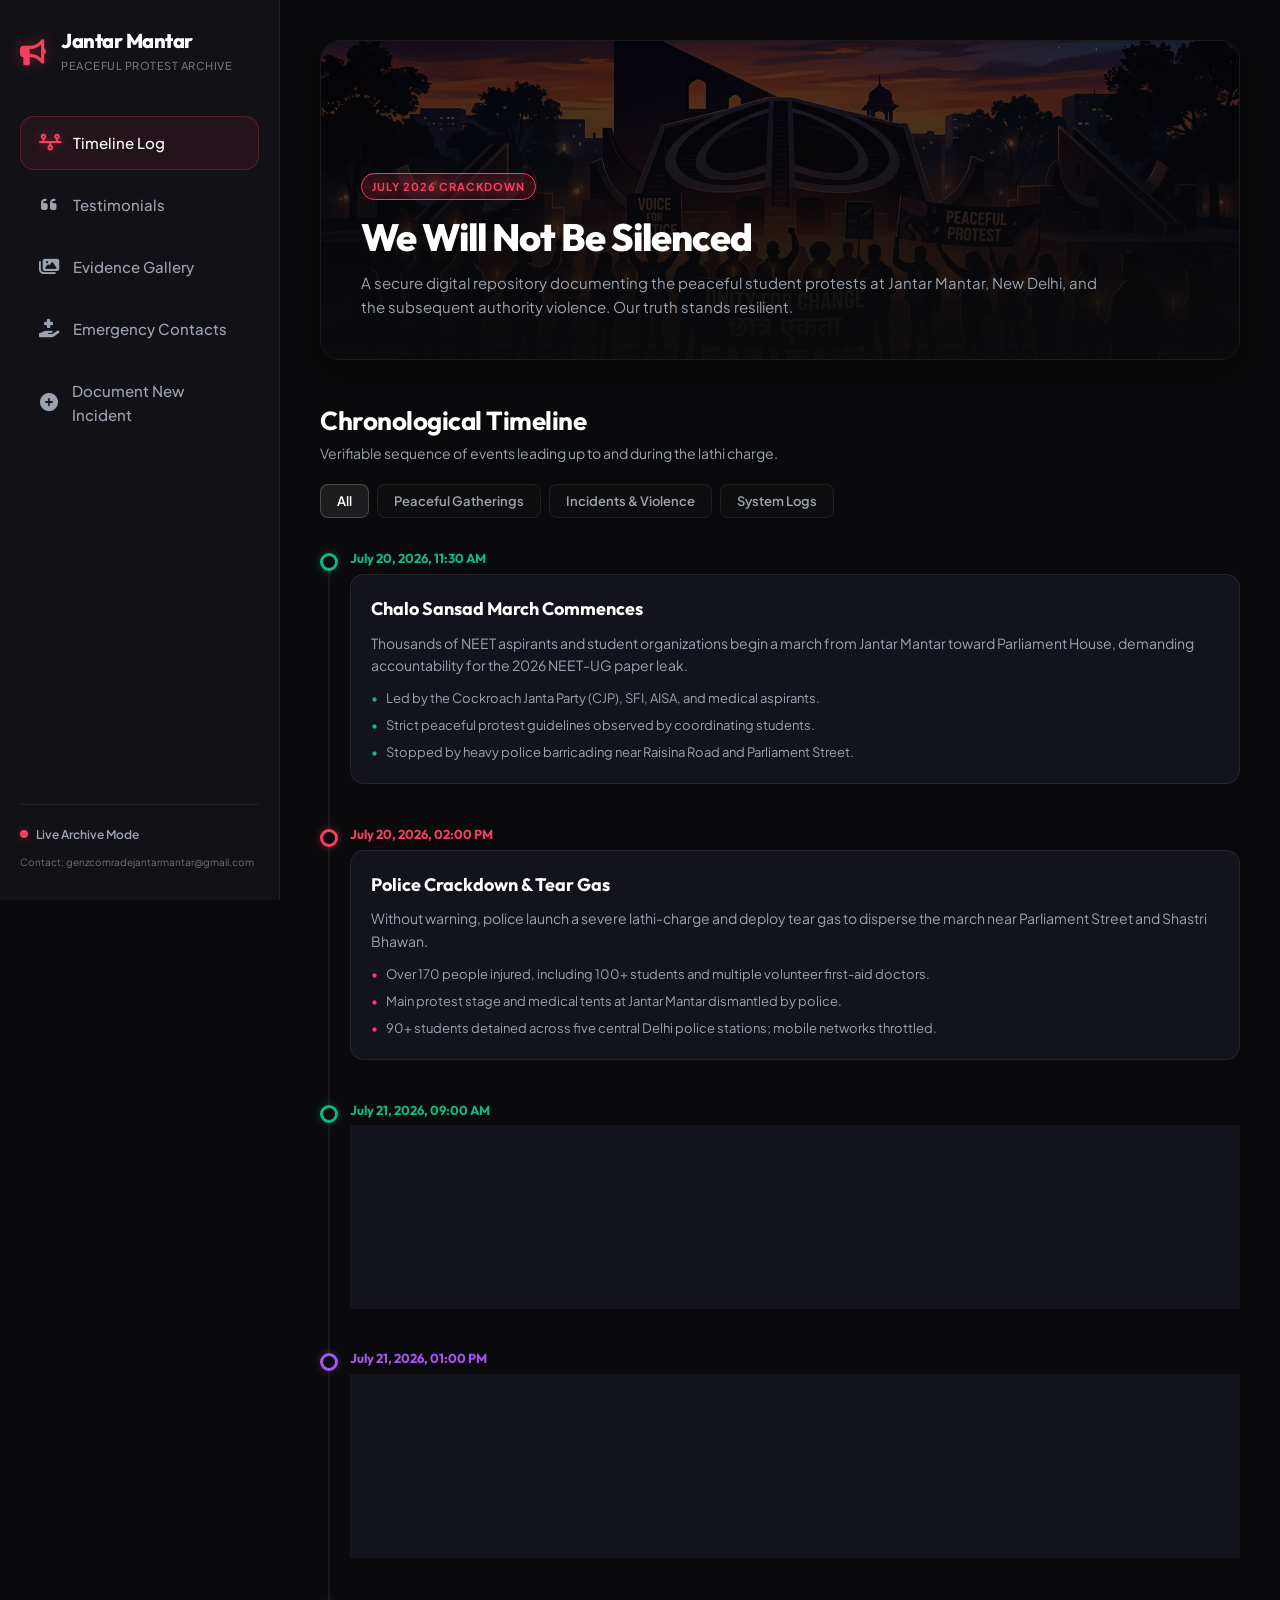
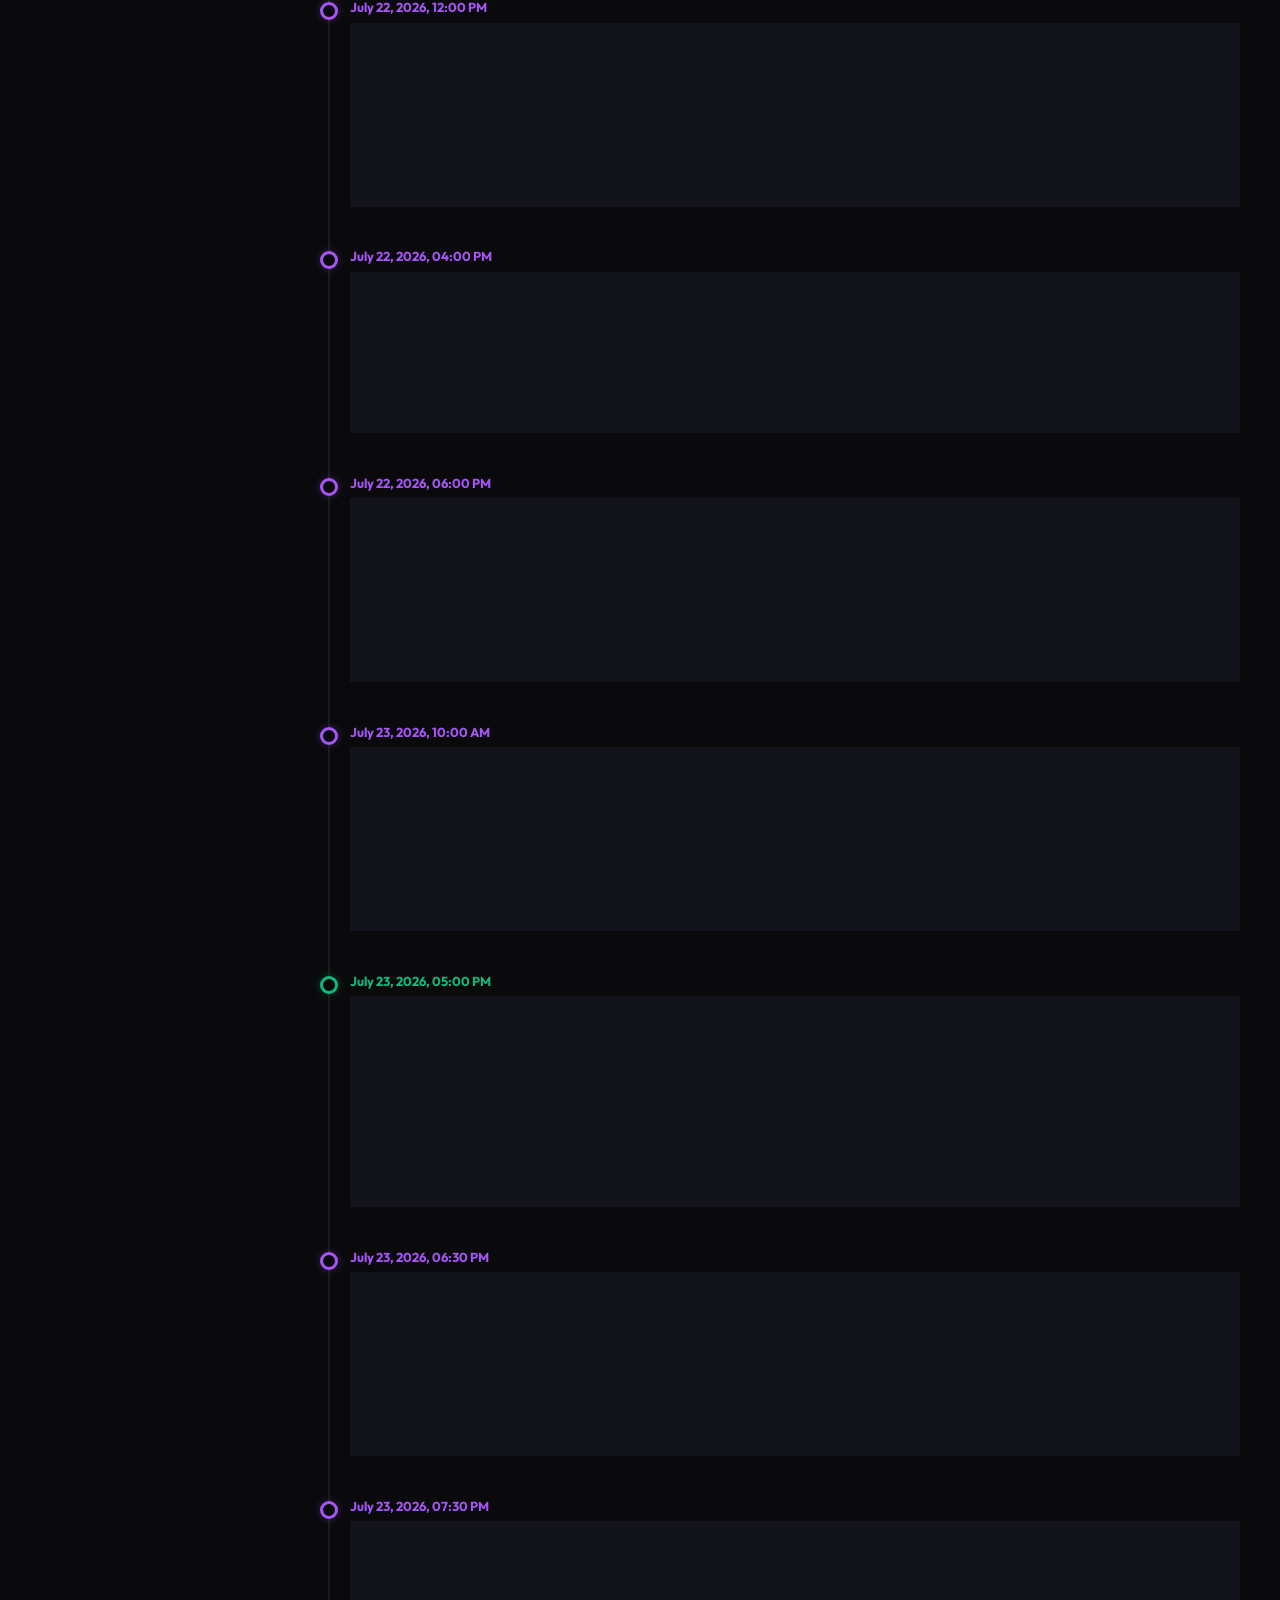
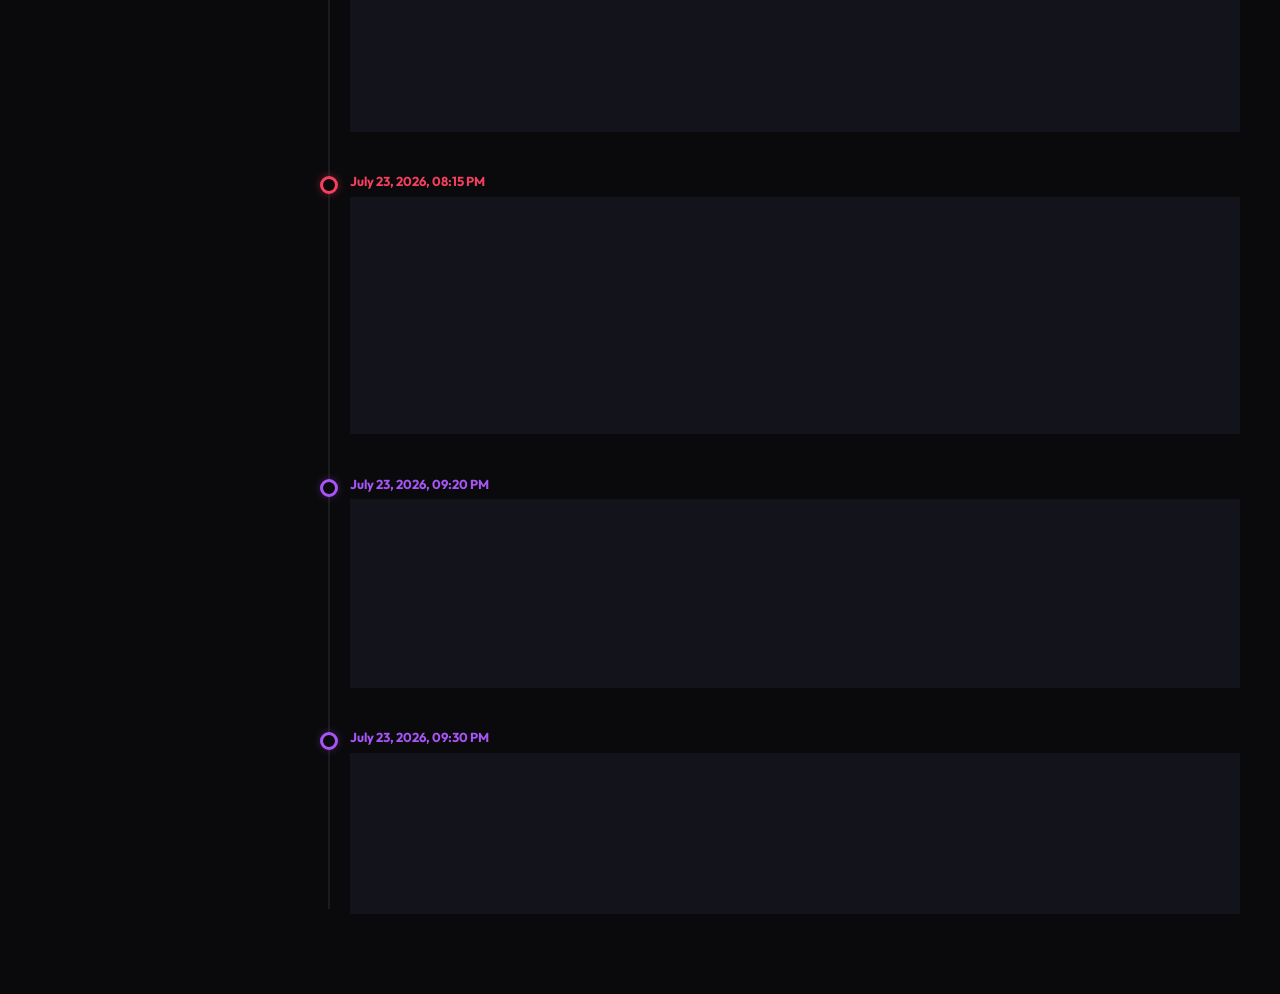
==== dashboard/index.html @ 5edf6143 "Initial commit of Jantar Mantar protest archive dashboard" ====
<!DOCTYPE html>
<html lang="en">
<head>
    <meta charset="UTF-8">
    <meta name="viewport" content="width=device-width, initial-scale=1.0">
    <title>Jantar Mantar Protest Archive</title>
    <!-- Google Fonts -->
    <link rel="preconnect" href="https://fonts.googleapis.com">
    <link rel="preconnect" href="https://fonts.gstatic.com" crossorigin>
    <link href="https://fonts.googleapis.com/css2?family=Outfit:wght@300;400;600;800&family=Plus+Jakarta+Sans:wght@300;400;500;700&display=swap" rel="stylesheet">
    <!-- FontAwesome for Icons -->
    <link rel="stylesheet" href="https://cdnjs.cloudflare.com/ajax/libs/font-awesome/6.4.0/css/all.min.css">
    <link rel="stylesheet" href="style.css">
</head>
<body class="dark-mode">
    <div class="app-container">
        <!-- Sidebar Navigation -->
        <aside class="sidebar">
            <div class="sidebar-header">
                <div class="logo-area">
                    <i class="fa-solid fa-bullhorn logo-icon"></i>
                    <div>
                        <h2>Jantar Mantar</h2>
                        <span class="sub-logo">Peaceful Protest Archive</span>
                    </div>
                </div>
            </div>
            
            <nav class="nav-links">
                <a href="#" class="nav-link active" data-tab="timeline">
                    <i class="fa-solid fa-timeline"></i>
                    <span>Timeline Log</span>
                </a>
                <a href="#" class="nav-link" data-tab="testimonies">
                    <i class="fa-solid fa-quote-left"></i>
                    <span>Testimonials</span>
                </a>
                <a href="#" class="nav-link" data-tab="media">
                    <i class="fa-solid fa-images"></i>
                    <span>Evidence Gallery</span>
                </a>
                <a href="#" class="nav-link" data-tab="emergency">
                    <i class="fa-solid fa-hand-holding-medical"></i>
                    <span>Emergency Contacts</span>
                </a>
                <a href="#" class="nav-link" data-tab="add-log">
                    <i class="fa-solid fa-plus-circle"></i>
                    <span>Document New Incident</span>
                </a>
            </nav>

            <div class="sidebar-footer">
                <div class="status-indicator">
                    <span class="pulse-dot"></span>
                    <span>Live Archive Mode</span>
                </div>
                <p class="copyright">Contact: genzcomradejantarmantar@gmail.com</p>
            </div>
        </aside>

        <!-- Main Content Area -->
        <main class="main-content">
            <!-- Hero Banner -->
            <header class="hero-banner">
                <div class="hero-image-overlay"></div>
                <img src="protest_illustration.jpg" alt="Jantar Mantar Protest Illustration" class="hero-image">
                <div class="hero-text">
                    <span class="badge">July 2026 Crackdown</span>
                    <h1>We Will Not Be Silenced</h1>
                    <p>A secure digital repository documenting the peaceful student protests at Jantar Mantar, New Delhi, and the subsequent authority violence. Our truth stands resilient.</p>
                </div>
            </header>

            <!-- Content Screens -->
            <section class="screen-container">
                
                <!-- TIMELINE SCREEN -->
                <div class="screen active" id="timeline-screen">
                    <div class="screen-header">
                        <div>
                            <h2>Chronological Timeline</h2>
                            <p>Verifiable sequence of events leading up to and during the lathi charge.</p>
                        </div>
                        <div class="filter-controls">
                            <button class="btn btn-filter active" data-filter="all">All</button>
                            <button class="btn btn-filter" data-filter="peaceful">Peaceful Gatherings</button>
                            <button class="btn btn-filter" data-filter="incident">Incidents & Violence</button>
                            <button class="btn btn-filter" data-filter="system">System Logs</button>
                        </div>
                    </div>

                    <div class="timeline" id="timeline-container">
                        <!-- Timeline items loaded via JavaScript -->
                    </div>
                </div>

                <!-- TESTIMONIES SCREEN -->
                <div class="screen" id="testimonies-screen">
                    <div class="screen-header">
                        <div>
                            <h2>Eyewitness Testimonials</h2>
                            <p>Personal statements and accounts from students, protesters, and witnesses.</p>
                        </div>
                    </div>
                    <div class="grid grid-2" id="testimonies-container">
                        <!-- Loaded dynamically -->
                    </div>
                </div>

                <!-- EVIDENCE GALLERY SCREEN -->
                <div class="screen" id="media-screen">
                    <div class="screen-header">
                        <div>
                            <h2>Evidence & Media Gallery</h2>
                            <p>Visual and audio proof of the peaceful protest and subsequent police actions. Add images to the local <code>/media</code> folder to catalog them.</p>
                        </div>
                    </div>
                    <div class="grid grid-3" id="gallery-container">
                        <!-- Loaded dynamically -->
                    </div>
                </div>

                <!-- EMERGENCY CONTACTS SCREEN -->
                <div class="screen" id="emergency-screen">
                    <div class="screen-header">
                        <div>
                            <h2>Medical & Legal Help Desk</h2>
                            <p>Emergency helplines, support organizations, and know-your-rights guidelines.</p>
                        </div>
                    </div>
                    
                    <div class="grid grid-2">
                        <div class="card resources-card">
                            <h3><i class="fa-solid fa-briefcase-medical icon-accent"></i> Medical Help</h3>
                            <div class="contact-list">
                                <div class="contact-item">
                                    <span class="contact-name">RML Hospital Emergency</span>
                                    <a href="tel:01123365525" class="contact-number"><i class="fa-solid fa-phone"></i> 011-23365525</a>
                                </div>
                                <div class="contact-item">
                                    <span class="contact-name">LNJP Hospital Emergency</span>
                                    <a href="tel:01123232400" class="contact-number"><i class="fa-solid fa-phone"></i> 011-23232400</a>
                                </div>
                                <div class="contact-item">
                                    <span class="contact-name">Lady Hardinge (Women/Children)</span>
                                    <a href="tel:01123363777" class="contact-number"><i class="fa-solid fa-phone"></i> 011-23363777</a>
                                </div>
                                <div class="contact-item">
                                    <span class="contact-name">Ambulance Emergency</span>
                                    <a href="tel:102" class="contact-number"><i class="fa-solid fa-phone"></i> 102 / 108</a>
                                </div>
                            </div>
                        </div>

                        <div class="card resources-card">
                            <h3><i class="fa-solid fa-scale-balanced icon-accent"></i> Legal Aid</h3>
                            <div class="contact-list">
                                <div class="contact-item">
                                    <span class="contact-name">Human Rights Law Network (HRLN)</span>
                                    <a href="tel:01124374501" class="contact-number"><i class="fa-solid fa-phone"></i> 011-24374501</a>
                                </div>
                                <div class="contact-item">
                                    <span class="contact-name">National Human Rights Commission</span>
                                    <a href="tel:14433" class="contact-number"><i class="fa-solid fa-phone"></i> 14433</a>
                                </div>
                            </div>
                            <div class="legal-notice">
                                <strong>Rights Notice:</strong> Female detainees must be arrested/accompanied by female police officers and cannot be detained after sunset or before sunrise without judicial permission.
                            </div>
                        </div>
                    </div>
                </div>

                <!-- ADD INCIDENT LOG SCREEN -->
                <div class="screen" id="add-log-screen">
                    <div class="screen-header">
                        <div>
                            <h2>Document New Entry</h2>
                            <p>Draft a timeline entry or testimony. This tool generates the formatted Markdown log code for you to append to your main files.</p>
                        </div>
                    </div>
                    
                    <div class="card form-card">
                        <form id="incident-form">
                            <div class="form-group-row">
                                <div class="form-group">
                                    <label for="entry-type">Entry Type</label>
                                    <select id="entry-type" required>
                                        <option value="incident">Incident / Police Violence</option>
                                        <option value="peaceful">Peaceful Event / Speech</option>
                                        <option value="testimony">Eyewitness Testimony</option>
                                    </select>
                                </div>
                                <div class="form-group">
                                    <label for="entry-time">Date & Time</label>
                                    <input type="datetime-local" id="entry-time" required>
                                </div>
                            </div>

                            <div class="form-group">
                                <label for="entry-title">Title / Headline</label>
                                    <input type="text" id="entry-title" placeholder="e.g., Police firing tear gas, Speech by student leaders" required>
                            </div>

                            <div class="form-group">
                                <label for="entry-details">Detailed Content</label>
                                <textarea id="entry-details" rows="5" placeholder="Provide accurate details. What happened? Who was involved? What was the outcome?" required></textarea>
                            </div>

                            <div class="form-group" id="witness-info-group" style="display: none;">
                                <label for="witness-name">Witness Name (Optional / Anonymous)</label>
                                <input type="text" id="witness-name" placeholder="Leave empty for Anonymous">
                            </div>

                            <button type="submit" class="btn btn-primary"><i class="fa-solid fa-paper-plane"></i> Post Incident to Archive</button>
                        </form>
                    </div>

                    <!-- Success Message Card -->
                    <div class="card success-card" id="success-message-card" style="display: none;">
                        <div class="success-header">
                            <i class="fa-solid fa-circle-check success-icon"></i>
                            <div>
                                <h3>Incident Posted Successfully!</h3>
                                <p class="success-subtitle">Your post is now live in the local archive database.</p>
                            </div>
                        </div>
                        <p class="success-text">This incident has been added directly to your dashboard. You can view it in the <strong>Timeline Log</strong> or <strong>Testimonials</strong> tabs.</p>
                    </div>
                </div>

            </section>
        </main>
    </div>

    <!-- Lightbox for images -->
    <div id="lightbox" class="lightbox">
        <span class="close-lightbox">&times;</span>
        <img class="lightbox-content" id="lightbox-img">
        <div id="lightbox-caption"></div>
    </div>

    <script src="app.js"></script>
</body>
</html>
---- dashboard/style.css ----
/* Design System & Variables */
:root {
    --bg-darkest: #0a0a0c;
    --bg-darker: #111116;
    --bg-dark: #1a1a24;
    --bg-card: rgba(26, 26, 36, 0.65);
    
    --border-color: rgba(255, 255, 255, 0.07);
    --border-glow: rgba(239, 68, 68, 0.25);
    
    --text-primary: #f3f4f6;
    --text-secondary: #9ca3af;
    --text-muted: #6b7280;
    
    --accent-red: #f43f5e;
    --accent-red-glow: rgba(244, 63, 94, 0.4);
    --accent-orange: #f97316;
    --accent-purple: #a855f7;
    --accent-green: #10b981;
    
    --font-heading: 'Outfit', sans-serif;
    --font-body: 'Plus Jakarta Sans', sans-serif;
    
    --sidebar-width: 280px;
    --transition-speed: 0.3s;
    --border-radius: 14px;
}

/* Reset and Global Styles */
* {
    margin: 0;
    padding: 0;
    box-sizing: border-box;
}

body {
    background-color: var(--bg-darkest);
    color: var(--text-primary);
    font-family: var(--font-body);
    font-size: 15px;
    line-height: 1.6;
    overflow-x: hidden;
    -webkit-font-smoothing: antialiased;
}

/* App Container Layout */
.app-container {
    display: flex;
    min-height: 100vh;
}

/* Sidebar Navigation */
.sidebar {
    width: var(--sidebar-width);
    background-color: var(--bg-darker);
    border-right: 1px solid var(--border-color);
    padding: 30px 20px;
    display: flex;
    flex-direction: column;
    position: fixed;
    height: 100vh;
    z-index: 100;
}

.sidebar-header {
    margin-bottom: 40px;
}

.logo-area {
    display: flex;
    align-items: center;
    gap: 15px;
}

.logo-icon {
    font-size: 26px;
    color: var(--accent-red);
    text-shadow: 0 0 15px var(--accent-red-glow);
    animation: pulse 2.5s infinite;
}

.logo-area h2 {
    font-family: var(--font-heading);
    font-size: 20px;
    font-weight: 800;
    letter-spacing: -0.5px;
    color: #ffffff;
    line-height: 1.1;
}

.sub-logo {
    font-size: 11px;
    color: var(--text-muted);
    font-weight: 500;
    letter-spacing: 0.5px;
    text-transform: uppercase;
}

.nav-links {
    display: flex;
    flex-direction: column;
    gap: 8px;
    flex-grow: 1;
}

.nav-link {
    display: flex;
    align-items: center;
    gap: 14px;
    padding: 14px 18px;
    color: var(--text-secondary);
    text-decoration: none;
    font-weight: 500;
    border-radius: var(--border-radius);
    transition: all var(--transition-speed) cubic-bezier(0.4, 0, 0.2, 1);
    border: 1px solid transparent;
}

.nav-link i {
    font-size: 18px;
    width: 20px;
    text-align: center;
    transition: transform var(--transition-speed);
}

.nav-link:hover {
    color: #ffffff;
    background-color: rgba(255, 255, 255, 0.03);
    border-color: rgba(255, 255, 255, 0.05);
}

.nav-link:hover i {
    transform: translateX(3px);
}

.nav-link.active {
    color: #ffffff;
    background-color: rgba(244, 63, 94, 0.08);
    border-color: rgba(244, 63, 94, 0.25);
    box-shadow: inset 0 0 10px rgba(244, 63, 94, 0.05);
}

.nav-link.active i {
    color: var(--accent-red);
    text-shadow: 0 0 10px var(--accent-red-glow);
}

.sidebar-footer {
    border-top: 1px solid var(--border-color);
    padding-top: 20px;
    margin-top: 20px;
}

.status-indicator {
    display: flex;
    align-items: center;
    gap: 8px;
    font-size: 12px;
    font-weight: 600;
    color: var(--text-secondary);
    margin-bottom: 10px;
}

.pulse-dot {
    width: 8px;
    height: 8px;
    background-color: var(--accent-red);
    border-radius: 50%;
    box-shadow: 0 0 8px var(--accent-red-glow);
    animation: pulse 1.5s infinite;
}

.copyright {
    font-size: 10px;
    color: var(--text-muted);
}

/* Main Content Area */
.main-content {
    margin-left: var(--sidebar-width);
    flex-grow: 1;
    padding: 40px;
    max-width: 1400px;
    width: calc(100% - var(--sidebar-width));
}

/* Hero Banner */
.hero-banner {
    position: relative;
    border-radius: 20px;
    overflow: hidden;
    height: 320px;
    display: flex;
    align-items: flex-end;
    padding: 40px;
    margin-bottom: 40px;
    border: 1px solid var(--border-color);
    box-shadow: 0 10px 30px rgba(0, 0, 0, 0.5);
}

.hero-image {
    position: absolute;
    top: 0;
    left: 0;
    width: 100%;
    height: 100%;
    object-fit: cover;
    z-index: 1;
    filter: brightness(0.6) contrast(1.1);
}

.hero-image-overlay {
    position: absolute;
    top: 0;
    left: 0;
    width: 100%;
    height: 100%;
    background: linear-gradient(to top, rgba(10, 10, 12, 0.95) 10%, rgba(10, 10, 12, 0.4) 100%);
    z-index: 2;
}

.hero-text {
    position: relative;
    z-index: 3;
    max-width: 750px;
}

.badge {
    display: inline-block;
    background-color: rgba(244, 63, 94, 0.15);
    border: 1px solid var(--accent-red);
    color: var(--accent-red);
    font-size: 11px;
    font-weight: 700;
    text-transform: uppercase;
    letter-spacing: 1px;
    padding: 4px 10px;
    border-radius: 50px;
    margin-bottom: 15px;
    text-shadow: 0 0 10px var(--accent-red-glow);
}

.hero-text h1 {
    font-family: var(--font-heading);
    font-size: 38px;
    font-weight: 800;
    letter-spacing: -1px;
    margin-bottom: 10px;
    color: #ffffff;
    line-height: 1.2;
}

.hero-text p {
    color: var(--text-secondary);
    font-size: 15px;
}

/* Screen / Tab Layout */
.screen {
    display: none;
    animation: fadeIn 0.4s ease-out forwards;
}

.screen.active {
    display: block;
}

.screen-header {
    display: flex;
    justify-content: space-between;
    align-items: center;
    margin-bottom: 30px;
    flex-wrap: wrap;
    gap: 20px;
}

.screen-header h2 {
    font-family: var(--font-heading);
    font-size: 26px;
    font-weight: 700;
    letter-spacing: -0.5px;
    color: #ffffff;
}

.screen-header p {
    color: var(--text-secondary);
    font-size: 14px;
}

/* Filter Controls */
.filter-controls {
    display: flex;
    gap: 8px;
}

.btn {
    font-family: var(--font-body);
    font-weight: 600;
    padding: 8px 16px;
    font-size: 13px;
    border-radius: 8px;
    cursor: pointer;
    transition: all 0.2s ease;
    border: 1px solid var(--border-color);
}

.btn-filter {
    background-color: rgba(255, 255, 255, 0.02);
    color: var(--text-secondary);
}

.btn-filter:hover {
    color: #ffffff;
    background-color: rgba(255, 255, 255, 0.05);
}

.btn-filter.active {
    color: #ffffff;
    background-color: rgba(255, 255, 255, 0.08);
    border-color: rgba(255, 255, 255, 0.2);
}

.btn-primary {
    background-color: var(--accent-red);
    color: #ffffff;
    border: 1px solid var(--accent-red);
    box-shadow: 0 4px 15px rgba(244, 63, 94, 0.25);
}

.btn-primary:hover {
    background-color: #e11d48;
    transform: translateY(-1px);
}

.btn-secondary {
    background-color: rgba(255, 255, 255, 0.05);
    color: var(--text-primary);
}

.btn-secondary:hover {
    background-color: rgba(255, 255, 255, 0.1);
}

.btn-sm {
    padding: 5px 12px;
    font-size: 12px;
}

/* Grid Layouts */
.grid {
    display: grid;
    gap: 25px;
}

.grid-2 {
    grid-template-columns: repeat(auto-fit, minmax(450px, 1fr));
}

.grid-3 {
    grid-template-columns: repeat(auto-fit, minmax(280px, 1fr));
}

@media (max-width: 768px) {
    .grid-2, .grid-3 {
        grid-template-columns: 1fr;
    }
}

/* Card Styling */
.card {
    background-color: var(--bg-card);
    border: 1px solid var(--border-color);
    border-radius: var(--border-radius);
    padding: 24px;
    transition: all 0.3s ease;
    backdrop-filter: blur(10px);
}

.card:hover {
    border-color: rgba(255, 255, 255, 0.12);
    transform: translateY(-2px);
    box-shadow: 0 10px 20px rgba(0, 0, 0, 0.2);
}

/* Timeline Components */
.timeline {
    position: relative;
    padding-left: 30px;
}

.timeline::before {
    content: '';
    position: absolute;
    left: 8px;
    top: 5px;
    bottom: 5px;
    width: 2px;
    background-color: var(--border-color);
}

.timeline-item {
    position: relative;
    margin-bottom: 40px;
    animation: slideInUp 0.4s ease-out forwards;
}

.timeline-marker {
    position: absolute;
    left: -30px;
    top: 5px;
    width: 18px;
    height: 18px;
    border-radius: 50%;
    background-color: var(--bg-darkest);
    border: 3px solid var(--text-muted);
    transition: all 0.3s ease;
}

.timeline-item.incident .timeline-marker {
    border-color: var(--accent-red);
    box-shadow: 0 0 8px var(--accent-red-glow);
}

.timeline-item.peaceful .timeline-marker {
    border-color: var(--accent-green);
    box-shadow: 0 0 8px rgba(16, 185, 129, 0.3);
}

.timeline-item.system .timeline-marker {
    border-color: var(--accent-purple);
    box-shadow: 0 0 8px rgba(168, 85, 247, 0.3);
}

.timeline-time {
    font-size: 13px;
    font-weight: 700;
    color: var(--accent-orange);
    margin-bottom: 5px;
    font-family: var(--font-heading);
}

.timeline-item.incident .timeline-time {
    color: var(--accent-red);
}

.timeline-item.peaceful .timeline-time {
    color: var(--accent-green);
}

.timeline-item.system .timeline-time {
    color: var(--accent-purple);
}

.timeline-content {
    background-color: var(--bg-card);
    border: 1px solid var(--border-color);
    border-radius: var(--border-radius);
    padding: 20px;
    backdrop-filter: blur(8px);
    transition: border-color var(--transition-speed);
}

.timeline-item:hover .timeline-content {
    border-color: rgba(255, 255, 255, 0.15);
}

.timeline-content h3 {
    font-family: var(--font-heading);
    font-size: 18px;
    font-weight: 700;
    margin-bottom: 8px;
    color: #ffffff;
}

.timeline-content p {
    color: var(--text-secondary);
    font-size: 14px;
    margin-bottom: 12px;
}

.timeline-details-list {
    list-style-type: none;
    display: flex;
    flex-direction: column;
    gap: 6px;
}

.timeline-details-list li {
    font-size: 13px;
    color: var(--text-secondary);
    position: relative;
    padding-left: 15px;
}

.timeline-details-list li::before {
    content: '•';
    position: absolute;
    left: 0;
    color: var(--accent-red);
}

.timeline-item.peaceful .timeline-details-list li::before {
    color: var(--accent-green);
}

/* Testimony Card */
.testimony-card {
    display: flex;
    flex-direction: column;
    justify-content: space-between;
    height: 100%;
}

.quote-icon {
    font-size: 24px;
    color: var(--accent-red);
    opacity: 0.3;
    margin-bottom: 10px;
}

.testimony-text {
    font-style: italic;
    color: var(--text-primary);
    margin-bottom: 20px;
    font-size: 14px;
}

.testimony-author {
    border-top: 1px solid var(--border-color);
    padding-top: 15px;
    display: flex;
    align-items: center;
    justify-content: space-between;
}

.author-name {
    font-weight: 600;
    color: #ffffff;
    font-size: 13px;
}

.author-meta {
    font-size: 11px;
    color: var(--text-muted);
}

/* Evidence Gallery (Grid) */
.gallery-item {
    position: relative;
    border-radius: var(--border-radius);
    overflow: hidden;
    border: 1px solid var(--border-color);
    aspect-ratio: 4/3;
    cursor: pointer;
    background-color: var(--bg-darker);
}

.gallery-item img {
    width: 100%;
    height: 100%;
    object-fit: cover;
    transition: transform 0.5s ease;
}

.gallery-item:hover img {
    transform: scale(1.05);
}

.gallery-info {
    position: absolute;
    bottom: 0;
    left: 0;
    right: 0;
    padding: 15px;
    background: linear-gradient(to top, rgba(0,0,0,0.9), transparent);
    z-index: 10;
}

.gallery-title {
    font-size: 13px;
    font-weight: 600;
    color: #ffffff;
}

.gallery-date {
    font-size: 10px;
    color: var(--text-secondary);
}

/* Resources Help Card */
.resources-card h3 {
    font-family: var(--font-heading);
    font-size: 18px;
    font-weight: 700;
    margin-bottom: 20px;
    color: #ffffff;
    display: flex;
    align-items: center;
    gap: 10px;
}

.icon-accent {
    color: var(--accent-red);
}

.contact-list {
    display: flex;
    flex-direction: column;
    gap: 15px;
}

.contact-item {
    display: flex;
    justify-content: space-between;
    align-items: center;
    padding-bottom: 12px;
    border-bottom: 1px solid var(--border-color);
}

.contact-item:last-child {
    border-bottom: none;
}

.contact-name {
    font-weight: 500;
    color: var(--text-secondary);
}

.contact-number {
    font-weight: 700;
    color: #ffffff;
    text-decoration: none;
    background-color: rgba(255, 255, 255, 0.05);
    padding: 6px 12px;
    border-radius: 6px;
    font-size: 13px;
    display: inline-flex;
    align-items: center;
    gap: 8px;
    transition: background-color 0.2s;
    border: 1px solid var(--border-color);
}

.contact-number:hover {
    background-color: rgba(255, 255, 255, 0.1);
    color: var(--accent-red);
}

.legal-notice {
    margin-top: 20px;
    background-color: rgba(239, 68, 68, 0.05);
    border-left: 3px solid var(--accent-red);
    padding: 12px 15px;
    font-size: 12px;
    color: var(--text-secondary);
    border-radius: 0 var(--border-radius) var(--border-radius) 0;
}

/* Document Form */
.form-card {
    max-width: 700px;
}

.form-group-row {
    display: flex;
    gap: 20px;
    margin-bottom: 20px;
}

.form-group-row .form-group {
    flex: 1;
    margin-bottom: 0;
}

.form-group {
    margin-bottom: 20px;
    display: flex;
    flex-direction: column;
    gap: 8px;
}

.form-group label {
    font-size: 13px;
    font-weight: 600;
    color: var(--text-secondary);
}

.form-group input,
.form-group select,
.form-group textarea {
    background-color: rgba(0, 0, 0, 0.2);
    border: 1px solid var(--border-color);
    padding: 12px 16px;
    border-radius: 8px;
    color: #ffffff;
    font-family: var(--font-body);
    font-size: 14px;
    outline: none;
    transition: border-color 0.2s;
}

.form-group input:focus,
.form-group select:focus,
.form-group textarea:focus {
    border-color: var(--accent-red);
}

.form-group textarea {
    resize: vertical;
}

/* Code Output Card */
.code-output-card {
    margin-top: 30px;
    max-width: 700px;
    border-color: var(--border-glow);
    animation: fadeIn var(--transition-speed);
}

.card-header-actions {
    display: flex;
    justify-content: space-between;
    align-items: center;
    margin-bottom: 10px;
}

.helper-text {
    font-size: 12px;
    color: var(--text-secondary);
    margin-bottom: 15px;
}

pre {
    background-color: #050507;
    border-radius: 8px;
    padding: 15px;
    overflow-x: auto;
    border: 1px solid var(--border-color);
}

code {
    font-family: 'Courier New', Courier, monospace;
    font-size: 13px;
    color: #38bdf8;
    white-space: pre-wrap;
    word-break: break-all;
}

/* Lightbox Modal */
.lightbox {
    display: none;
    position: fixed;
    z-index: 999;
    padding-top: 100px;
    left: 0;
    top: 0;
    width: 100%;
    height: 100%;
    overflow: auto;
    background-color: rgba(10, 10, 12, 0.95);
    backdrop-filter: blur(5px);
}

.lightbox-content {
    margin: auto;
    display: block;
    max-width: 80%;
    max-height: 70vh;
    border-radius: 8px;
    box-shadow: 0 0 30px rgba(0, 0, 0, 0.8);
    border: 1px solid var(--border-color);
}

#lightbox-caption {
    margin: auto;
    display: block;
    width: 80%;
    max-width: 700px;
    text-align: center;
    color: var(--text-primary);
    padding: 15px 0;
    font-family: var(--font-heading);
    font-weight: 600;
}

.close-lightbox {
    position: absolute;
    top: 40px;
    right: 40px;
    color: #ffffff;
    font-size: 40px;
    font-weight: bold;
    cursor: pointer;
    transition: color 0.2s;
}

.close-lightbox:hover {
    color: var(--accent-red);
}

/* Animations */
@keyframes fadeIn {
    from { opacity: 0; transform: translateY(10px); }
    to { opacity: 1; transform: translateY(0); }
}

@keyframes slideInUp {
    from { opacity: 0; transform: translateY(20px); }
    to { opacity: 1; transform: translateY(0); }
}

@keyframes pulse {
    0% { transform: scale(1); opacity: 1; }
    50% { transform: scale(1.05); opacity: 0.8; }
    100% { transform: scale(1); opacity: 1; }
}

/* Responsive adjustments */
@media (max-width: 1024px) {
    .app-container {
        flex-direction: column;
    }
    
    .sidebar {
        width: 100%;
        height: auto;
        position: relative;
        padding: 20px;
        border-right: none;
        border-bottom: 1px solid var(--border-color);
    }
    
    .nav-links {
        flex-direction: row;
        flex-wrap: wrap;
        margin-top: 15px;
    }
    
    .main-content {
        margin-left: 0;
        width: 100%;
        padding: 20px;
    }
    
    .hero-banner {
        height: 250px;
        padding: 20px;
    }
    
    .hero-text h1 {
        font-size: 28px;
    }
}

/* Success Message Card Styles */
.success-card {
    margin-top: 30px;
    max-width: 700px;
    border-color: rgba(16, 185, 129, 0.3);
    box-shadow: 0 4px 20px rgba(16, 185, 129, 0.1);
    animation: fadeIn 0.4s ease-out;
}

.success-header {
    display: flex;
    align-items: center;
    gap: 15px;
    margin-bottom: 12px;
}

.success-icon {
    font-size: 28px;
    color: var(--accent-green);
    text-shadow: 0 0 10px rgba(16, 185, 129, 0.4);
}

.success-card h3 {
    font-family: var(--font-heading);
    color: #ffffff;
    font-size: 18px;
    font-weight: 700;
}

.success-subtitle {
    font-size: 12px;
    color: var(--text-muted);
}

.success-text {
    font-size: 14px;
    color: var(--text-secondary);
    line-height: 1.5;
}
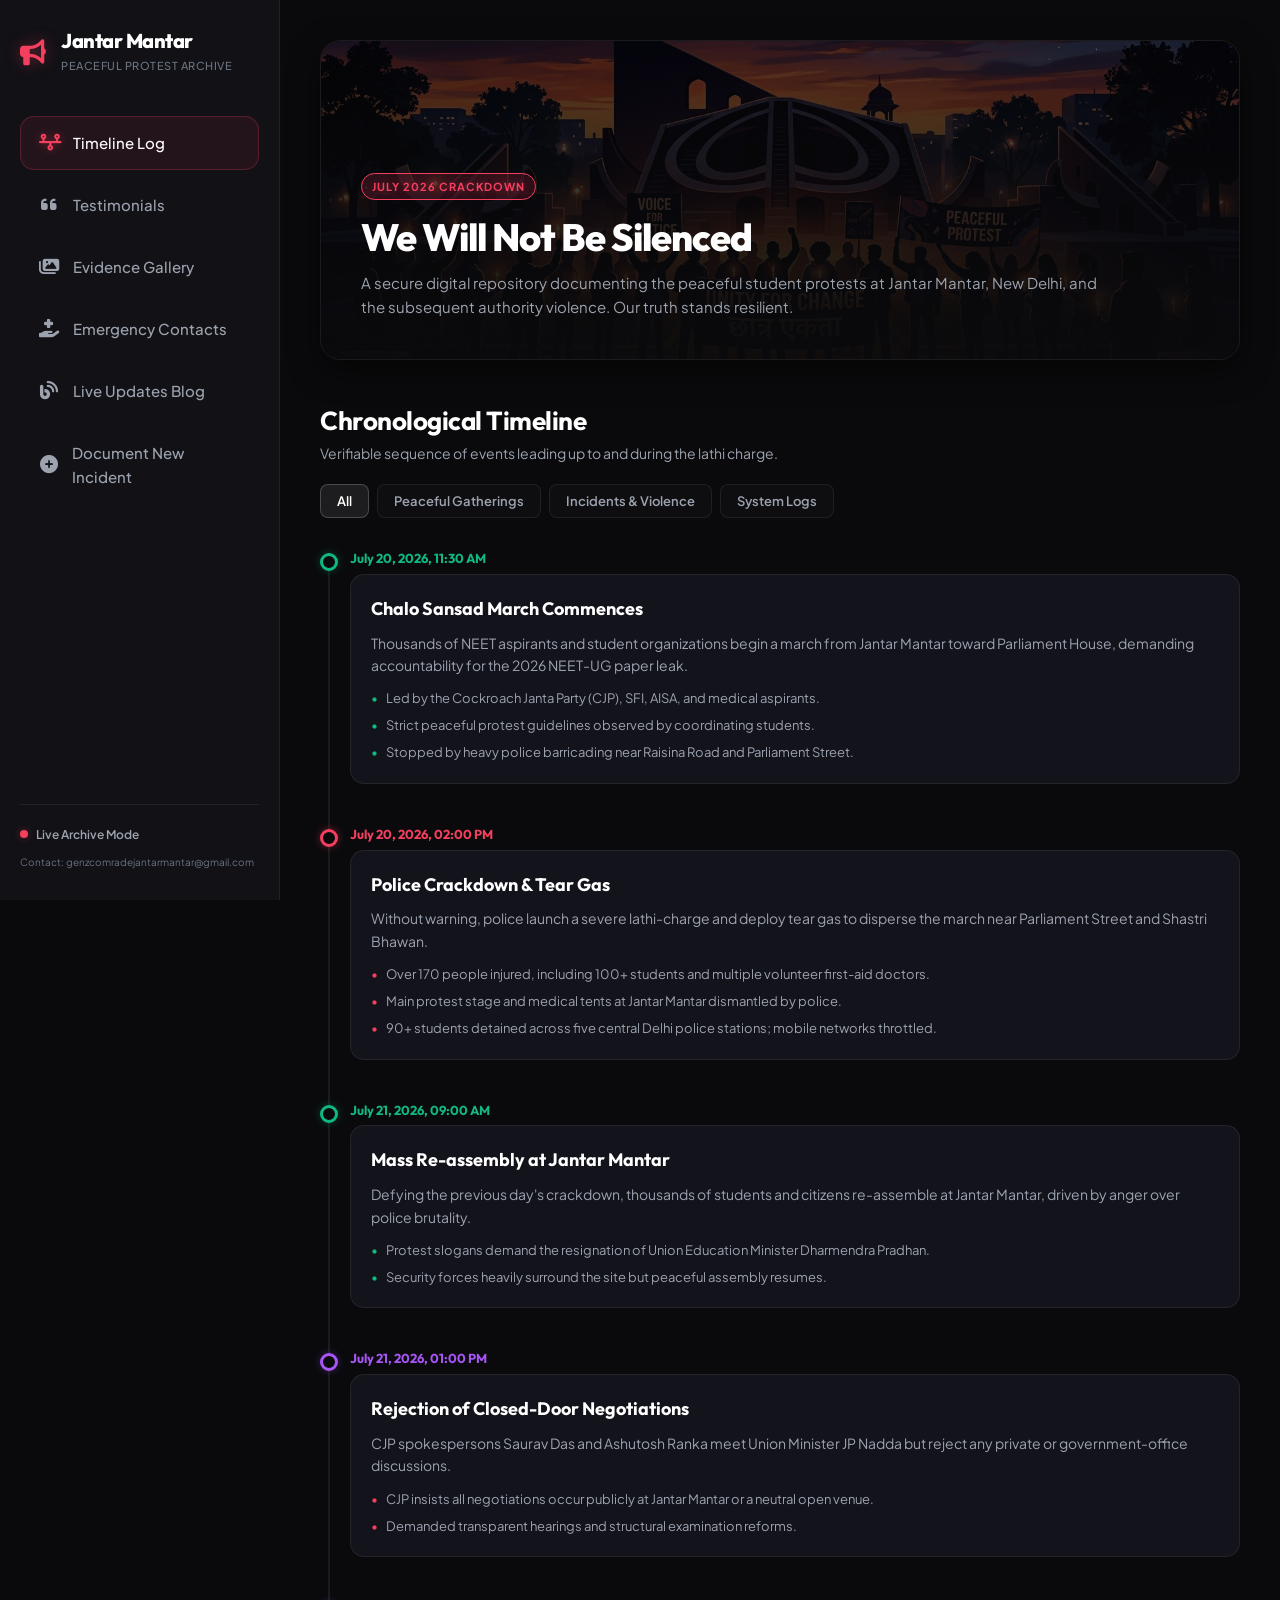
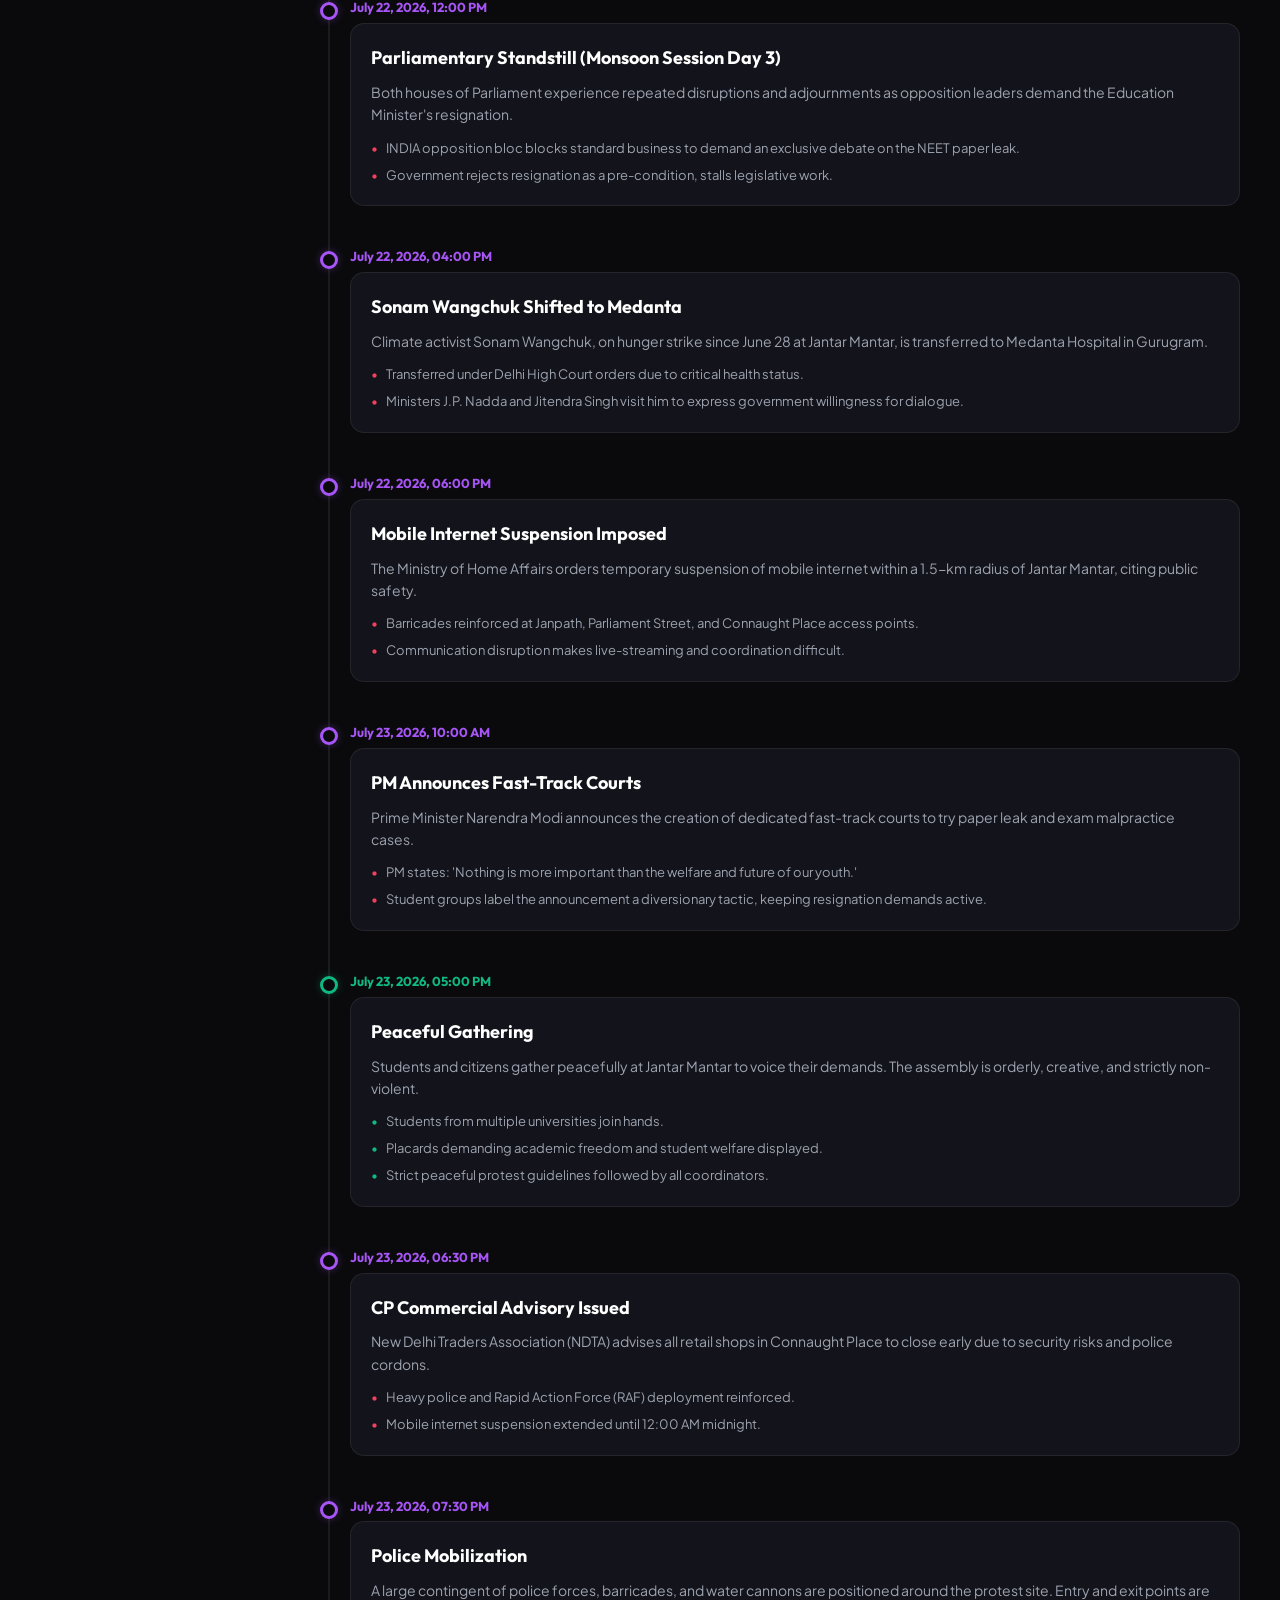
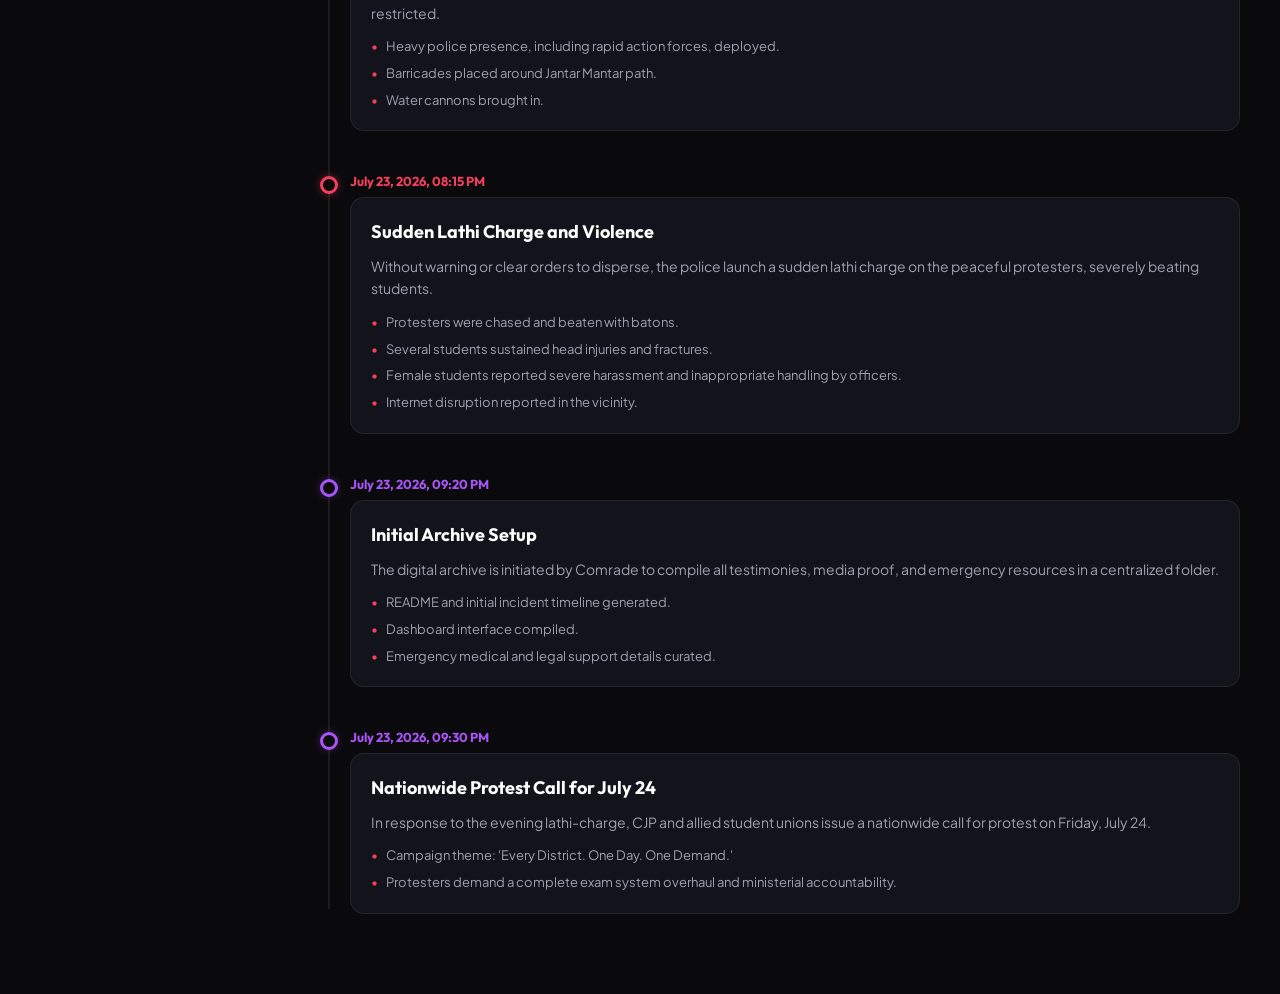
==== commit b096a3ba: "Add Blogger link and Secure submission info section" ====
--- a/dashboard/index.html
+++ b/dashboard/index.html
@@ -43,6 +43,10 @@
                     <i class="fa-solid fa-hand-holding-medical"></i>
                     <span>Emergency Contacts</span>
                 </a>
+                <a href="https://genzmovementindia.blogspot.com/" target="_blank" rel="noopener noreferrer" class="nav-link">
+                    <i class="fa-solid fa-blog"></i>
+                    <span>Live Updates Blog</span>
+                </a>
                 <a href="#" class="nav-link" data-tab="add-log">
                     <i class="fa-solid fa-plus-circle"></i>
                     <span>Document New Incident</span>
@@ -172,11 +176,11 @@
                 </div>
 
                 <!-- ADD INCIDENT LOG SCREEN -->
-                <div class="screen" id="add-log-screen">
+                 <div class="screen" id="add-log-screen">
                     <div class="screen-header">
                         <div>
                             <h2>Document New Entry</h2>
-                            <p>Draft a timeline entry or testimony. This tool generates the formatted Markdown log code for you to append to your main files.</p>
+                            <p>Submit an incident or testimony directly to your local dashboard view. To submit large files or photo/video evidence to the public archive, see our secure anonymous channels below.</p>
                         </div>
                     </div>
                     
@@ -227,6 +231,27 @@
                         </div>
                         <p class="success-text">This incident has been added directly to your dashboard. You can view it in the <strong>Timeline Log</strong> or <strong>Testimonials</strong> tabs.</p>
                     </div>
+
+                    <!-- Secure Submission Info Box -->
+                    <div class="card form-card" style="margin-top: 30px; border-color: var(--accent-purple);">
+                        <h3><i class="fa-solid fa-user-shield icon-accent" style="color: var(--accent-purple);"></i> Secure & Anonymous Evidence Submission</h3>
+                        <p class="success-text" style="margin-top: 10px; margin-bottom: 15px;">
+                            If you have photographs, videos, or documents documenting police crackdown or protest events, please submit them through our encrypted, anonymous channels:
+                        </p>
+                        <div class="contact-list">
+                            <div class="contact-item">
+                                <span class="contact-name"><i class="fa-solid fa-envelope"></i> Secure Email (ProtonMail)</span>
+                                <span class="contact-name" style="font-weight: 700; color: #ffffff;">genzmovementindia@proton.me</span>
+                            </div>
+                            <div class="contact-item">
+                                <span class="contact-name"><i class="fa-solid fa-paper-plane"></i> Anonymous Telegram Channel</span>
+                                <a href="https://t.me/genzmovementindia_bot" target="_blank" rel="noopener noreferrer" class="contact-number"><i class="fa-solid fa-robot"></i> Telegram Bot</a>
+                            </div>
+                        </div>
+                        <div class="legal-notice" style="border-left-color: var(--accent-purple); background-color: rgba(168, 85, 247, 0.05); margin-top: 15px;">
+                            <strong>Privacy Notice:</strong> Before sending images or videos, please ensure that you disable location/GPS tags on your camera, or pass the files through a metadata scrubber to remove your device details.
+                        </div>
+                    </div>
                 </div>
 
             </section>
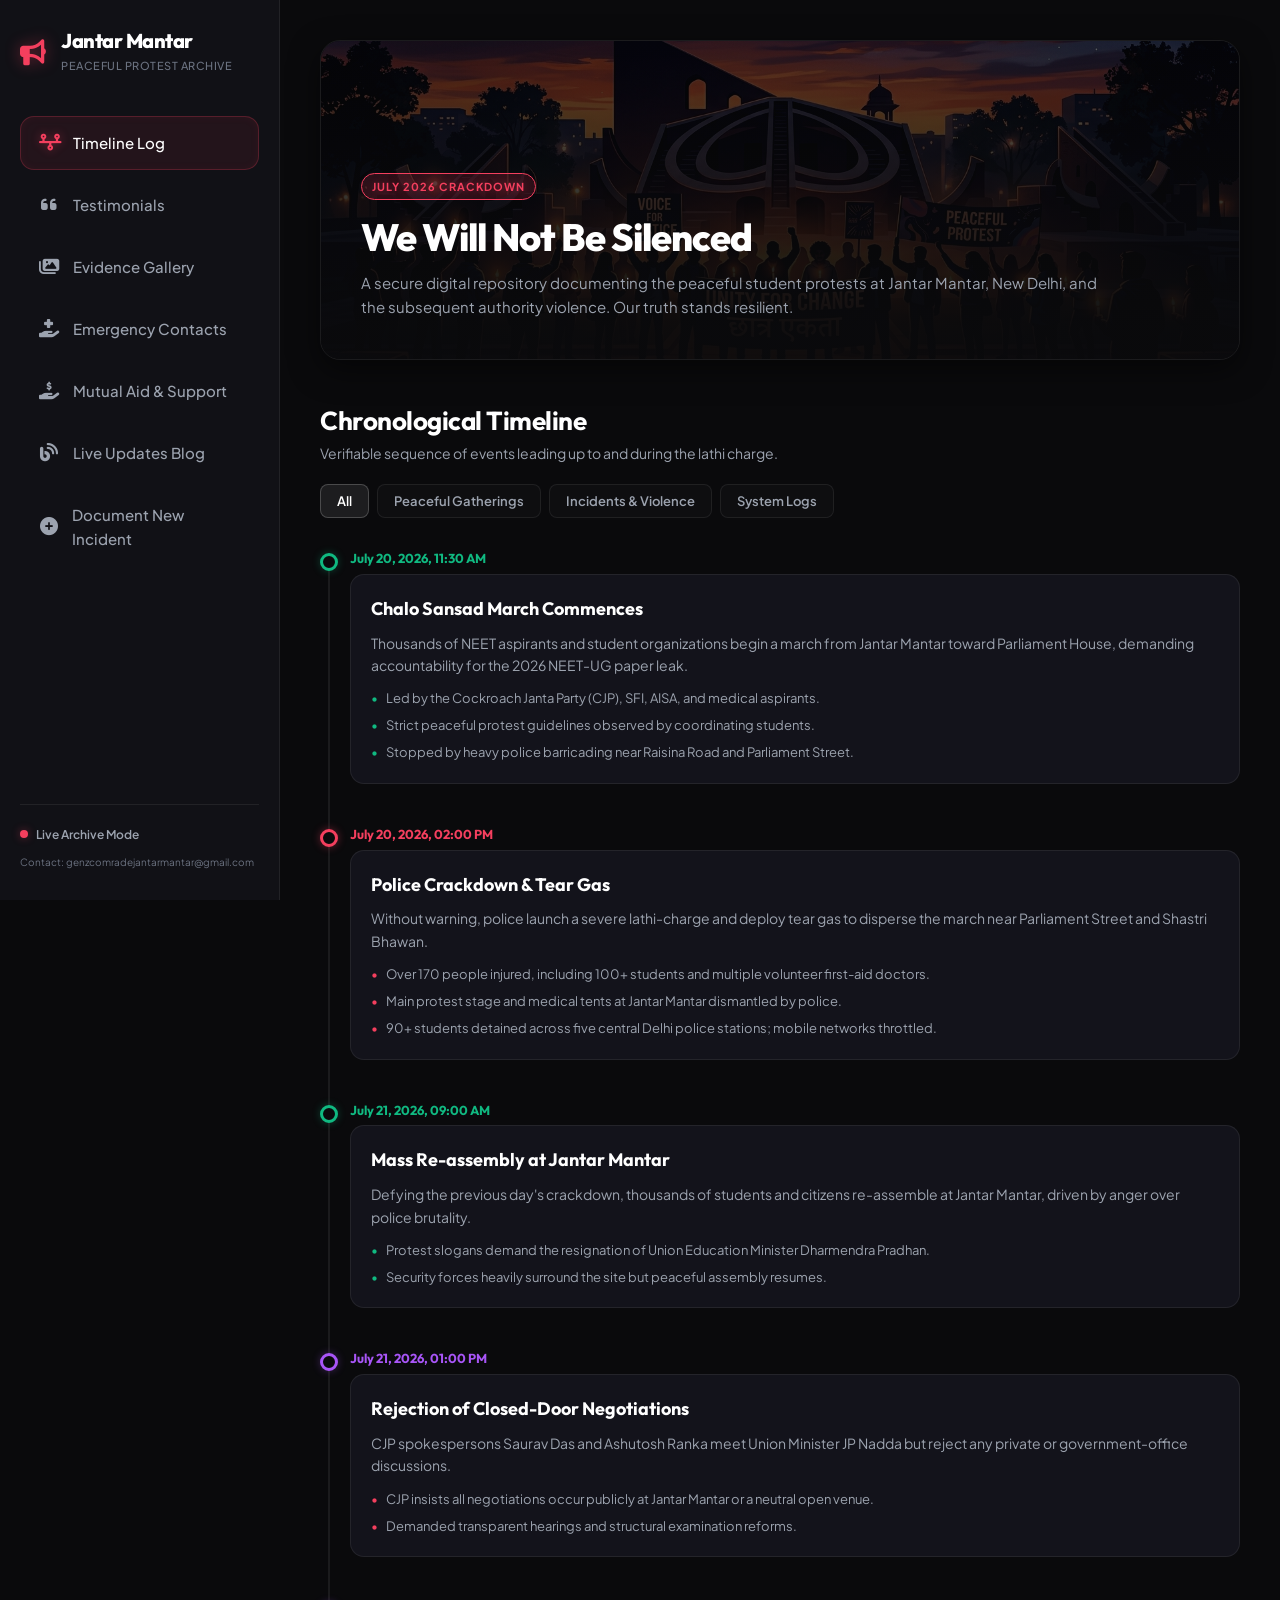
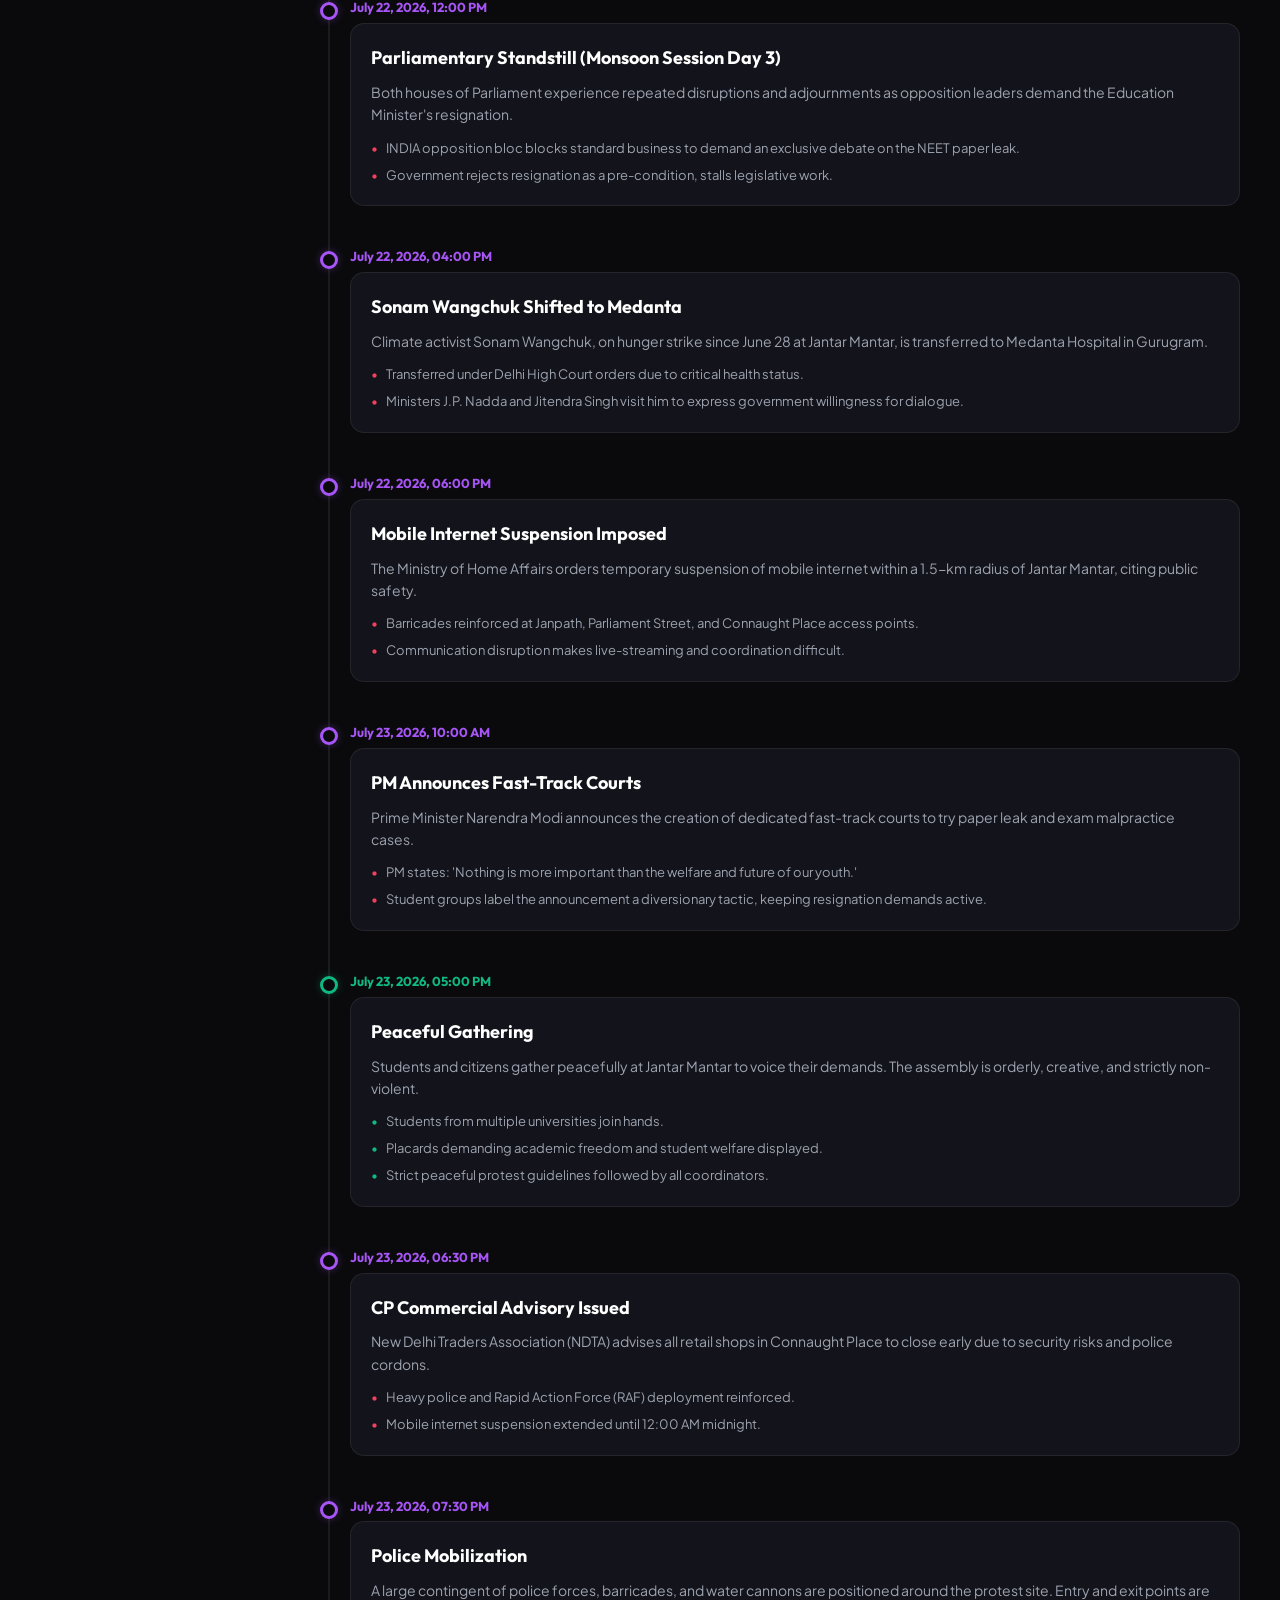
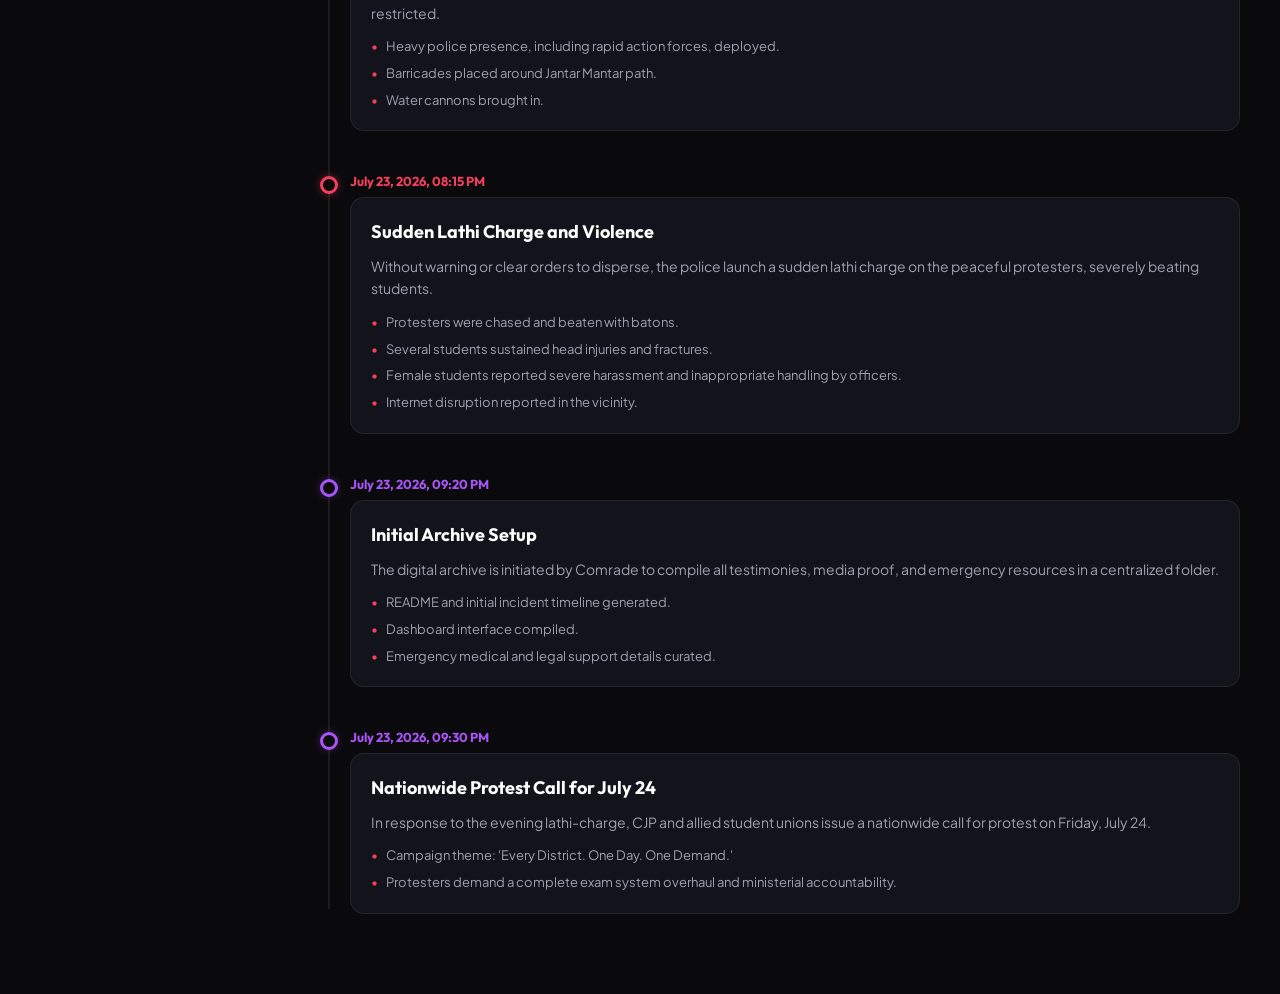
==== commit 175906e4: "Update standalone donation page with live crypto addresses and QR codes" ====
--- a/dashboard/index.html
+++ b/dashboard/index.html
@@ -43,7 +43,11 @@
                     <i class="fa-solid fa-hand-holding-medical"></i>
                     <span>Emergency Contacts</span>
                 </a>
-                <a href="https://genzmovementindia.blogspot.com/" target="_blank" rel="noopener noreferrer" class="nav-link">
+                <a href="../donation/" class="nav-link">
+                    <i class="fa-solid fa-hand-holding-dollar"></i>
+                    <span>Mutual Aid & Support</span>
+                </a>
+                <a href="../blogger/" class="nav-link">
                     <i class="fa-solid fa-blog"></i>
                     <span>Live Updates Blog</span>
                 </a>
@@ -174,6 +178,7 @@
                         </div>
                     </div>
                 </div>
+
 
                 <!-- ADD INCIDENT LOG SCREEN -->
                  <div class="screen" id="add-log-screen">
